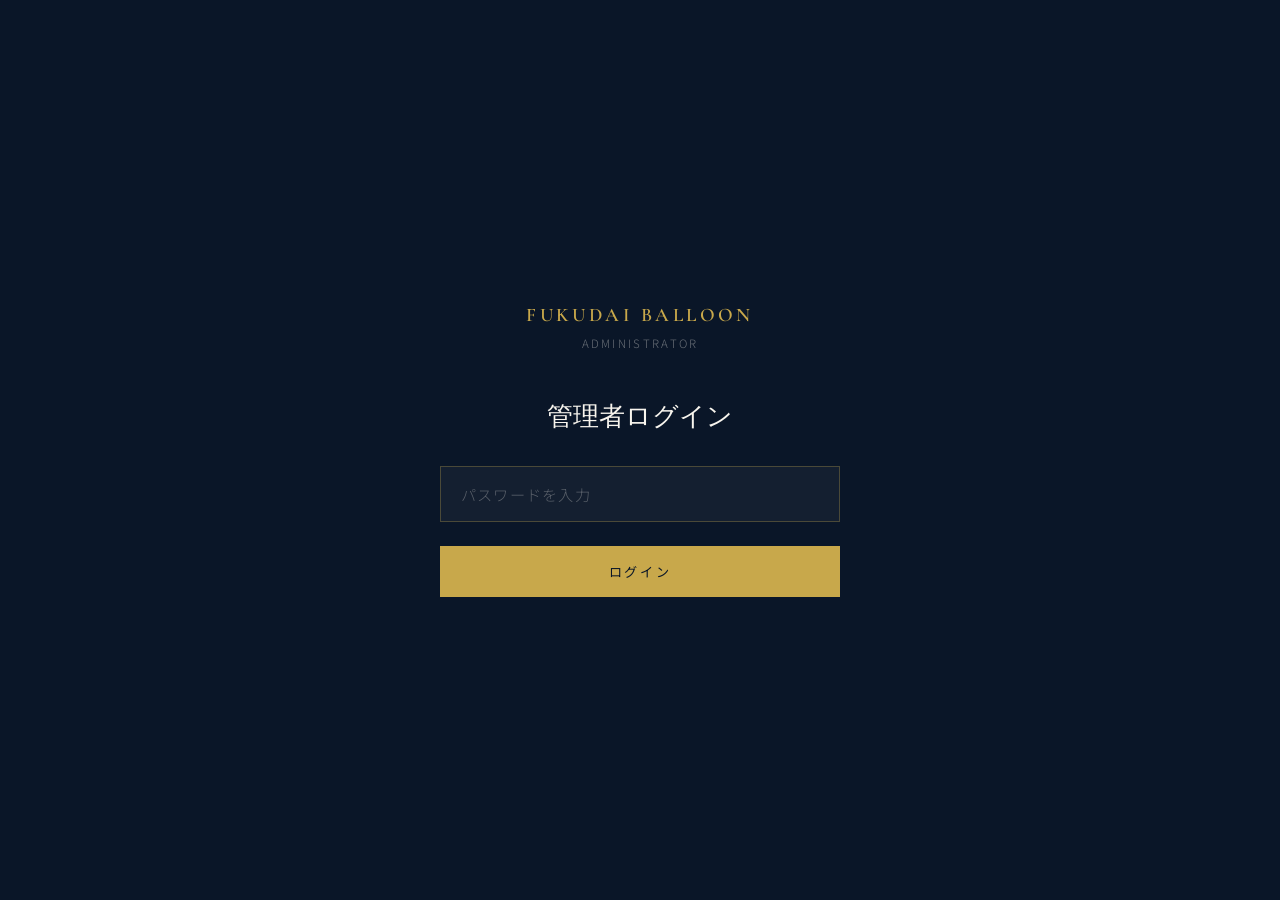
==== admin.html @ 964c1c74 "Add admin.html with password-protected content management - admin.html: dark/gold design, password l" ====
<!DOCTYPE html>
<html lang="ja">
<head>
  <meta charset="UTF-8" />
  <meta name="viewport" content="width=device-width, initial-scale=1.0" />
  <title>管理者ページ | FUKUDAI BALLOON</title>
  <link rel="preconnect" href="https://fonts.googleapis.com">
  <link rel="preconnect" href="https://fonts.gstatic.com" crossorigin>
  <link href="https://fonts.googleapis.com/css2?family=Cormorant+Garamond:wght@300;600&family=Noto+Sans+JP:wght@300;400;500&display=swap" rel="stylesheet">
  <style>
    :root {
      --dark:  #0a1628;
      --dark2: #0f1e36;
      --gold:  #c8a84b;
      --gold-light: #dfc278;
      --white: #f8f5ee;
      --serif: 'Cormorant Garamond', Georgia, serif;
      --sans:  'Noto Sans JP', sans-serif;
    }

    *, *::before, *::after { box-sizing: border-box; margin: 0; padding: 0; }

    body {
      background: var(--dark);
      color: var(--white);
      font-family: var(--sans);
      font-weight: 300;
      min-height: 100vh;
      -webkit-font-smoothing: antialiased;
    }

    .hidden { display: none !important; }

    /* ---- Login ---- */
    #login-screen {
      min-height: 100vh;
      display: flex;
      align-items: center;
      justify-content: center;
      padding: 24px;
    }

    .login-box {
      width: 100%;
      max-width: 400px;
      text-align: center;
    }

    .login-logo {
      font-family: var(--serif);
      font-weight: 600;
      font-size: 1.2rem;
      letter-spacing: 0.18em;
      color: var(--gold);
      margin-bottom: 8px;
    }

    .login-sub {
      font-size: 0.72rem;
      letter-spacing: 0.2em;
      color: rgba(248,245,238,0.4);
      margin-bottom: 48px;
      text-transform: uppercase;
    }

    .login-box h1 {
      font-family: var(--serif);
      font-weight: 300;
      font-size: 1.6rem;
      margin-bottom: 32px;
      color: var(--white);
    }

    .login-field {
      position: relative;
      margin-bottom: 16px;
    }

    .login-field input {
      width: 100%;
      padding: 16px 20px;
      background: rgba(255,255,255,0.04);
      border: 1px solid rgba(200,168,75,0.3);
      color: var(--white);
      font-family: var(--sans);
      font-weight: 300;
      font-size: 0.95rem;
      letter-spacing: 0.08em;
      outline: none;
      transition: border-color 0.3s;
    }

    .login-field input:focus {
      border-color: var(--gold);
    }

    .login-field input::placeholder {
      color: rgba(248,245,238,0.3);
    }

    #login-btn {
      width: 100%;
      padding: 16px;
      background: var(--gold);
      color: var(--dark);
      border: none;
      font-family: var(--sans);
      font-weight: 400;
      font-size: 0.82rem;
      letter-spacing: 0.2em;
      text-transform: uppercase;
      cursor: pointer;
      transition: background 0.3s;
      margin-top: 8px;
    }

    #login-btn:hover { background: var(--gold-light); }

    #login-error {
      margin-top: 16px;
      font-size: 0.82rem;
      color: #e05555;
      letter-spacing: 0.05em;
    }

    /* ---- Admin Panel ---- */
    .admin-nav {
      position: sticky;
      top: 0;
      z-index: 100;
      display: flex;
      align-items: center;
      justify-content: space-between;
      padding: 0 40px;
      height: 64px;
      background: rgba(10,22,40,0.95);
      backdrop-filter: blur(12px);
      border-bottom: 1px solid rgba(200,168,75,0.15);
    }

    .admin-logo {
      font-family: var(--serif);
      font-weight: 600;
      font-size: 1rem;
      letter-spacing: 0.12em;
      color: var(--gold);
    }

    .admin-nav-right {
      display: flex;
      align-items: center;
      gap: 20px;
    }

    .admin-nav a {
      font-size: 0.75rem;
      letter-spacing: 0.1em;
      color: rgba(248,245,238,0.5);
      text-decoration: none;
      transition: color 0.3s;
    }

    .admin-nav a:hover { color: var(--gold); }

    #logout-btn {
      padding: 8px 20px;
      background: transparent;
      border: 1px solid rgba(200,168,75,0.35);
      color: rgba(248,245,238,0.7);
      font-family: var(--sans);
      font-size: 0.75rem;
      letter-spacing: 0.12em;
      cursor: pointer;
      transition: all 0.3s;
    }

    #logout-btn:hover {
      border-color: var(--gold);
      color: var(--gold);
    }

    .admin-main {
      max-width: 900px;
      margin: 0 auto;
      padding: 56px 32px 120px;
    }

    .admin-page-title {
      font-family: var(--serif);
      font-weight: 300;
      font-size: 2rem;
      color: var(--white);
      margin-bottom: 8px;
    }

    .admin-page-sub {
      font-size: 0.78rem;
      color: rgba(248,245,238,0.4);
      letter-spacing: 0.08em;
      margin-bottom: 56px;
      padding-bottom: 24px;
      border-bottom: 1px solid rgba(200,168,75,0.12);
    }

    .admin-section {
      margin-bottom: 56px;
      padding: 40px 44px;
      border: 1px solid rgba(200,168,75,0.15);
      background: rgba(200,168,75,0.02);
    }

    .admin-section h2 {
      font-family: var(--serif);
      font-weight: 400;
      font-size: 1.25rem;
      color: var(--white);
      margin-bottom: 6px;
      letter-spacing: 0.04em;
    }

    .section-desc {
      font-size: 0.78rem;
      color: rgba(248,245,238,0.45);
      margin-bottom: 28px;
      letter-spacing: 0.04em;
    }

    .section-divider {
      width: 32px;
      height: 1px;
      background: var(--gold);
      margin: 12px 0 28px;
    }

    label {
      display: block;
      font-size: 0.72rem;
      letter-spacing: 0.15em;
      text-transform: uppercase;
      color: var(--gold);
      margin-bottom: 10px;
    }

    textarea, input[type="text"], input[type="url"] {
      width: 100%;
      padding: 14px 16px;
      background: rgba(255,255,255,0.04);
      border: 1px solid rgba(200,168,75,0.2);
      color: var(--white);
      font-family: var(--sans);
      font-weight: 300;
      font-size: 0.9rem;
      line-height: 1.8;
      outline: none;
      transition: border-color 0.3s;
      resize: vertical;
    }

    textarea:focus, input[type="text"]:focus, input[type="url"]:focus {
      border-color: var(--gold);
    }

    textarea::placeholder, input::placeholder {
      color: rgba(248,245,238,0.25);
    }

    textarea { min-height: 120px; }

    .preview-box {
      margin-top: 12px;
      padding: 14px 16px;
      background: rgba(200,168,75,0.06);
      border-left: 2px solid var(--gold);
      font-size: 0.86rem;
      line-height: 1.8;
      color: rgba(248,245,238,0.75);
      min-height: 48px;
    }

    .preview-empty {
      color: rgba(248,245,238,0.25);
      font-style: italic;
      font-size: 0.8rem;
    }

    .btn-row {
      display: flex;
      gap: 12px;
      margin-top: 20px;
      flex-wrap: wrap;
    }

    .btn-save {
      padding: 12px 28px;
      background: var(--gold);
      color: var(--dark);
      border: none;
      font-family: var(--sans);
      font-weight: 400;
      font-size: 0.78rem;
      letter-spacing: 0.15em;
      text-transform: uppercase;
      cursor: pointer;
      transition: background 0.3s;
    }

    .btn-save:hover { background: var(--gold-light); }

    .btn-clear {
      padding: 12px 28px;
      background: transparent;
      border: 1px solid rgba(200,168,75,0.3);
      color: rgba(248,245,238,0.55);
      font-family: var(--sans);
      font-size: 0.78rem;
      letter-spacing: 0.15em;
      text-transform: uppercase;
      cursor: pointer;
      transition: all 0.3s;
    }

    .btn-clear:hover {
      border-color: #e05555;
      color: #e05555;
    }

    .toast {
      position: fixed;
      bottom: 32px;
      right: 32px;
      padding: 14px 24px;
      background: var(--gold);
      color: var(--dark);
      font-family: var(--sans);
      font-size: 0.82rem;
      letter-spacing: 0.08em;
      font-weight: 400;
      opacity: 0;
      transform: translateY(12px);
      transition: opacity 0.3s, transform 0.3s;
      pointer-events: none;
      z-index: 9999;
    }

    .toast.show {
      opacity: 1;
      transform: translateY(0);
    }

    /* Gallery */
    .gallery-add-row {
      display: grid;
      grid-template-columns: 1fr 200px auto;
      gap: 12px;
      align-items: end;
      margin-bottom: 24px;
    }

    .gallery-add-row .btn-save {
      height: 46px;
      white-space: nowrap;
    }

    .gallery-list {
      display: flex;
      flex-direction: column;
      gap: 10px;
    }

    .gallery-item {
      display: grid;
      grid-template-columns: 64px 1fr 1fr auto;
      gap: 12px;
      align-items: center;
      padding: 12px 16px;
      background: rgba(255,255,255,0.03);
      border: 1px solid rgba(200,168,75,0.12);
    }

    .gallery-thumb {
      width: 64px;
      height: 48px;
      object-fit: cover;
      background: rgba(200,168,75,0.08);
    }

    .gallery-thumb-placeholder {
      width: 64px;
      height: 48px;
      background: rgba(200,168,75,0.06);
      display: flex;
      align-items: center;
      justify-content: center;
    }

    .gallery-item-url {
      font-size: 0.75rem;
      color: rgba(248,245,238,0.5);
      overflow: hidden;
      text-overflow: ellipsis;
      white-space: nowrap;
    }

    .gallery-item-caption {
      font-size: 0.82rem;
      color: rgba(248,245,238,0.7);
    }

    .btn-delete {
      padding: 6px 14px;
      background: transparent;
      border: 1px solid rgba(224,85,85,0.3);
      color: rgba(224,85,85,0.6);
      font-size: 0.72rem;
      cursor: pointer;
      transition: all 0.3s;
      white-space: nowrap;
    }

    .btn-delete:hover {
      border-color: #e05555;
      color: #e05555;
      background: rgba(224,85,85,0.06);
    }

    .gallery-empty {
      padding: 32px;
      text-align: center;
      color: rgba(248,245,238,0.25);
      font-size: 0.82rem;
      border: 1px dashed rgba(200,168,75,0.15);
    }

    .field-group {
      margin-bottom: 20px;
    }

    @media (max-width: 700px) {
      .admin-nav { padding: 0 20px; }
      .admin-main { padding: 40px 20px 80px; }
      .admin-section { padding: 28px 24px; }
      .gallery-add-row { grid-template-columns: 1fr; }
      .gallery-item { grid-template-columns: 48px 1fr auto; }
      .gallery-item-url { display: none; }
    }
  </style>
</head>
<body>

  <!-- Login Screen -->
  <div id="login-screen">
    <div class="login-box">
      <div class="login-logo">FUKUDAI BALLOON</div>
      <p class="login-sub">Administrator</p>
      <h1>管理者ログイン</h1>
      <div class="login-field">
        <input type="password" id="password-input" placeholder="パスワードを入力" autocomplete="current-password" />
      </div>
      <button id="login-btn">ログイン</button>
      <p id="login-error" class="hidden">パスワードが違います</p>
    </div>
  </div>

  <!-- Admin Panel -->
  <div id="admin-panel" class="hidden">
    <nav class="admin-nav">
      <div class="admin-logo">FUKUDAI BALLOON — 管理画面</div>
      <div class="admin-nav-right">
        <a href="index.html" target="_blank">サイトを見る</a>
        <button id="logout-btn">ログアウト</button>
      </div>
    </nav>

    <main class="admin-main">
      <h1 class="admin-page-title">コンテンツ管理</h1>
      <p class="admin-page-sub">変更は保存ボタンを押すと即時サイトに反映されます</p>

      <!-- お知らせ -->
      <div class="admin-section">
        <h2>お知らせ</h2>
        <div class="section-divider"></div>
        <p class="section-desc">サイト上部に表示されるお知らせ文を設定します。空欄の場合は非表示になります。</p>
        <div class="field-group">
          <label for="notice-input">お知らせ文</label>
          <textarea id="notice-input" placeholder="例：2026年佐賀インターナショナルバルーンフェスタへの出場が決定しました！"></textarea>
        </div>
        <div class="field-group">
          <label>プレビュー</label>
          <div class="preview-box" id="notice-preview"><span class="preview-empty">入力するとここに表示されます</span></div>
        </div>
        <div class="btn-row">
          <button class="btn-save" id="save-notice">保存する</button>
          <button class="btn-clear" id="clear-notice">削除する</button>
        </div>
      </div>

      <!-- ギャラリー -->
      <div class="admin-section">
        <h2>ギャラリー画像</h2>
        <div class="section-divider"></div>
        <p class="section-desc">サイトのギャラリーセクションに表示する画像を管理します。画像のURLを追加してください。</p>
        <div class="gallery-add-row">
          <div class="field-group" style="margin:0">
            <label for="gallery-url-input">画像URL</label>
            <input type="url" id="gallery-url-input" placeholder="https://..." />
          </div>
          <div class="field-group" style="margin:0">
            <label for="gallery-caption-input">キャプション（任意）</label>
            <input type="text" id="gallery-caption-input" placeholder="例：2025年 飛行訓練" />
          </div>
          <button class="btn-save" id="add-gallery-btn">追加</button>
        </div>
        <div id="gallery-list"></div>
      </div>
    </main>
  </div>

  <div class="toast" id="toast"></div>

  <script>
    const PW = 'fukudai1101';
    const SESSION_KEY = 'fdb_admin_session';
    const NOTICE_KEY  = 'fdb_notice';
    const GALLERY_KEY = 'fdb_gallery';

    // ---- helpers ----
    function showToast(msg) {
      const t = document.getElementById('toast');
      t.textContent = msg;
      t.classList.add('show');
      setTimeout(() => t.classList.remove('show'), 2400);
    }

    function getGallery() {
      try { return JSON.parse(localStorage.getItem(GALLERY_KEY) || '[]'); }
      catch { return []; }
    }

    function saveGallery(arr) {
      localStorage.setItem(GALLERY_KEY, JSON.stringify(arr));
    }

    // ---- login ----
    function enterAdmin() {
      document.getElementById('login-screen').classList.add('hidden');
      document.getElementById('admin-panel').classList.remove('hidden');
      loadNotice();
      renderGallery();
    }

    function tryLogin() {
      const val = document.getElementById('password-input').value;
      if (val === PW) {
        sessionStorage.setItem(SESSION_KEY, '1');
        document.getElementById('login-error').classList.add('hidden');
        enterAdmin();
      } else {
        document.getElementById('login-error').classList.remove('hidden');
        document.getElementById('password-input').value = '';
        document.getElementById('password-input').focus();
      }
    }

    document.getElementById('login-btn').addEventListener('click', tryLogin);
    document.getElementById('password-input').addEventListener('keydown', e => {
      if (e.key === 'Enter') tryLogin();
    });

    document.getElementById('logout-btn').addEventListener('click', () => {
      sessionStorage.removeItem(SESSION_KEY);
      location.reload();
    });

    // Check existing session
    if (sessionStorage.getItem(SESSION_KEY) === '1') enterAdmin();

    // ---- お知らせ ----
    function loadNotice() {
      const saved = localStorage.getItem(NOTICE_KEY) || '';
      document.getElementById('notice-input').value = saved;
      updateNoticePreview(saved);
    }

    function updateNoticePreview(text) {
      const box = document.getElementById('notice-preview');
      if (text.trim()) {
        box.innerHTML = text.replace(/\n/g, '<br>');
        box.style.color = 'rgba(248,245,238,0.82)';
      } else {
        box.innerHTML = '<span class="preview-empty">入力するとここに表示されます</span>';
      }
    }

    document.getElementById('notice-input').addEventListener('input', e => {
      updateNoticePreview(e.target.value);
    });

    document.getElementById('save-notice').addEventListener('click', () => {
      const text = document.getElementById('notice-input').value.trim();
      localStorage.setItem(NOTICE_KEY, text);
      showToast('お知らせを保存しました');
    });

    document.getElementById('clear-notice').addEventListener('click', () => {
      if (!confirm('お知らせを削除しますか？')) return;
      localStorage.removeItem(NOTICE_KEY);
      document.getElementById('notice-input').value = '';
      updateNoticePreview('');
      showToast('お知らせを削除しました');
    });

    // ---- ギャラリー ----
    function renderGallery() {
      const list = document.getElementById('gallery-list');
      const items = getGallery();

      if (items.length === 0) {
        list.innerHTML = '<div class="gallery-empty">まだ画像が登録されていません</div>';
        return;
      }

      list.innerHTML = items.map((item, i) => `
        <div class="gallery-item" data-index="${i}">
          <img class="gallery-thumb"
               src="${escHtml(item.url)}"
               alt=""
               onerror="this.style.display='none';this.nextElementSibling.style.display='flex'">
          <div class="gallery-thumb-placeholder" style="display:none">
            <svg width="20" height="20" viewBox="0 0 24 24" fill="none" stroke="rgba(200,168,75,0.4)" stroke-width="1.5">
              <rect x="3" y="3" width="18" height="18" rx="2"/><circle cx="8.5" cy="8.5" r="1.5"/>
              <polyline points="21 15 16 10 5 21"/>
            </svg>
          </div>
          <div class="gallery-item-url">${escHtml(item.url)}</div>
          <div class="gallery-item-caption">${escHtml(item.caption || '—')}</div>
          <button class="btn-delete" data-index="${i}">削除</button>
        </div>
      `).join('');

      list.querySelectorAll('.btn-delete').forEach(btn => {
        btn.addEventListener('click', () => {
          const idx = parseInt(btn.dataset.index, 10);
          const arr = getGallery();
          arr.splice(idx, 1);
          saveGallery(arr);
          renderGallery();
          showToast('画像を削除しました');
        });
      });
    }

    document.getElementById('add-gallery-btn').addEventListener('click', () => {
      const url = document.getElementById('gallery-url-input').value.trim();
      const caption = document.getElementById('gallery-caption-input').value.trim();
      if (!url) {
        document.getElementById('gallery-url-input').focus();
        return;
      }
      const arr = getGallery();
      arr.push({ url, caption });
      saveGallery(arr);
      document.getElementById('gallery-url-input').value = '';
      document.getElementById('gallery-caption-input').value = '';
      renderGallery();
      showToast('画像を追加しました');
    });

    document.getElementById('gallery-url-input').addEventListener('keydown', e => {
      if (e.key === 'Enter') document.getElementById('add-gallery-btn').click();
    });

    function escHtml(str) {
      return String(str)
        .replace(/&/g, '&amp;')
        .replace(/"/g, '&quot;')
        .replace(/</g, '&lt;')
        .replace(/>/g, '&gt;');
    }
  </script>
</body>
</html>
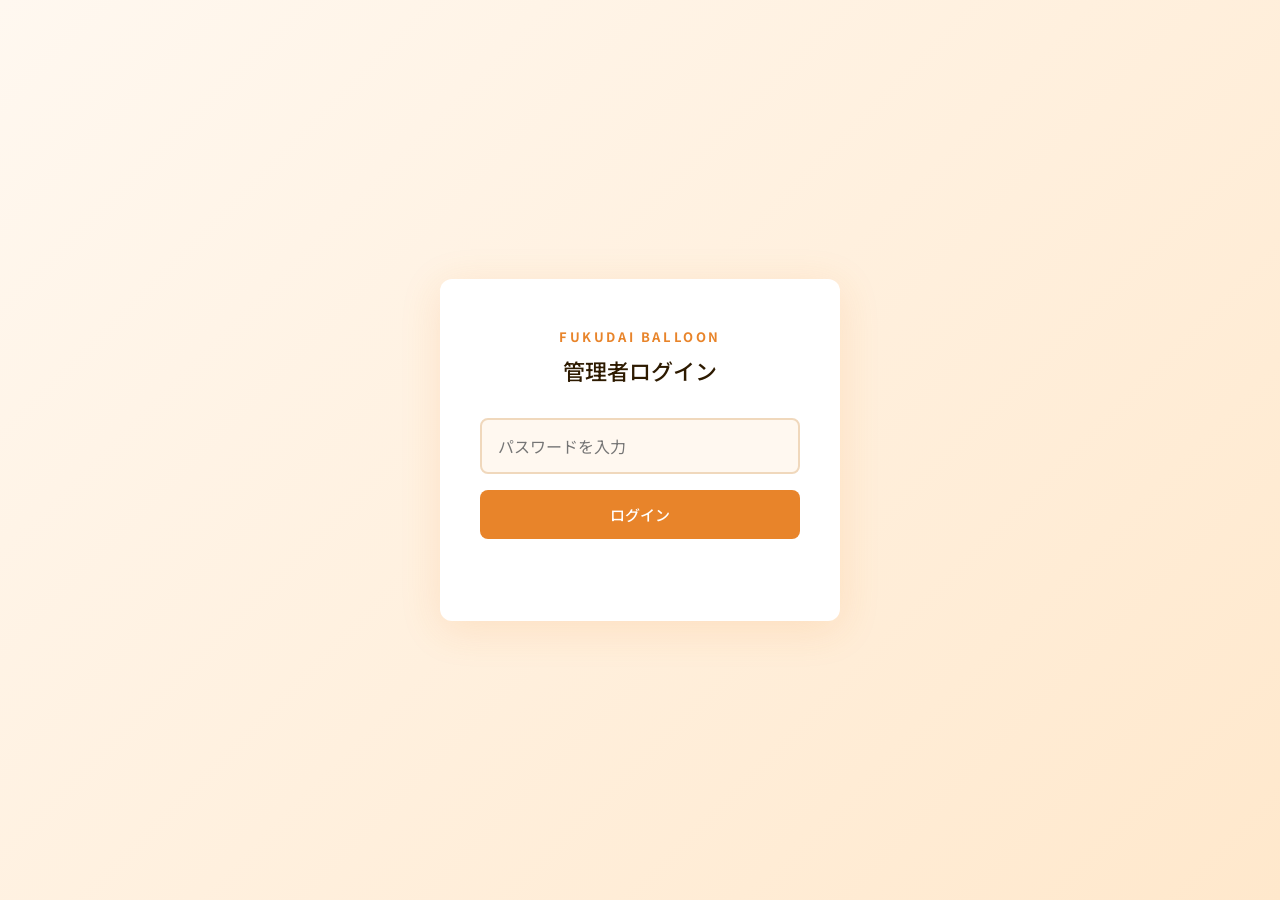
==== commit 6b27d8be: "feat: GAS連携 admin.html + gas.js を追加 - gas.js: GAS Web App（お知らせ/ギャラリー追加・削除、GET でデータ取得） - admin.html: " ====
--- a/admin.html
+++ b/admin.html
@@ -6,676 +6,607 @@
   <title>管理者ページ | FUKUDAI BALLOON</title>
   <link rel="preconnect" href="https://fonts.googleapis.com">
   <link rel="preconnect" href="https://fonts.gstatic.com" crossorigin>
-  <link href="https://fonts.googleapis.com/css2?family=Cormorant+Garamond:wght@300;600&family=Noto+Sans+JP:wght@300;400;500&display=swap" rel="stylesheet">
+  <link href="https://fonts.googleapis.com/css2?family=Noto+Sans+JP:wght@300;400;500;700&display=swap" rel="stylesheet">
   <style>
+    *, *::before, *::after { box-sizing: border-box; margin: 0; padding: 0; }
+
     :root {
-      --dark:  #0a1628;
-      --dark2: #0f1e36;
-      --gold:  #c8a84b;
-      --gold-light: #dfc278;
-      --white: #f8f5ee;
-      --serif: 'Cormorant Garamond', Georgia, serif;
-      --sans:  'Noto Sans JP', sans-serif;
-    }
-
-    *, *::before, *::after { box-sizing: border-box; margin: 0; padding: 0; }
+      --primary:   #e8842a;
+      --primary-d: #c86820;
+      --bg:        #fff8f0;
+      --card:      #ffffff;
+      --text:      #2d1a00;
+      --muted:     #8a6a50;
+      --border:    #f0d8bc;
+      --success:   #2e7d32;
+      --error:     #c62828;
+      --sans: 'Noto Sans JP', sans-serif;
+      --radius: 12px;
+      --shadow: 0 2px 16px rgba(232,132,42,0.10);
+    }
 
     body {
-      background: var(--dark);
-      color: var(--white);
-      font-family: var(--sans);
-      font-weight: 300;
+      font-family: var(--sans);
+      background: var(--bg);
+      color: var(--text);
       min-height: 100vh;
-      -webkit-font-smoothing: antialiased;
-    }
-
-    .hidden { display: none !important; }
-
-    /* ---- Login ---- */
+    }
+
+    /* ── ログイン画面 ───────────────────────────────────────── */
     #login-screen {
       min-height: 100vh;
       display: flex;
       align-items: center;
       justify-content: center;
       padding: 24px;
-    }
-
-    .login-box {
+      background: linear-gradient(135deg, #fff8f0 0%, #ffe8cc 100%);
+    }
+    .login-card {
+      background: var(--card);
+      border-radius: var(--radius);
+      padding: 48px 40px;
       width: 100%;
       max-width: 400px;
+      box-shadow: 0 8px 40px rgba(232,132,42,0.15);
       text-align: center;
     }
-
     .login-logo {
-      font-family: var(--serif);
-      font-weight: 600;
-      font-size: 1.2rem;
-      letter-spacing: 0.18em;
-      color: var(--gold);
+      font-size: 13px;
+      font-weight: 700;
+      letter-spacing: 0.2em;
+      color: var(--primary);
       margin-bottom: 8px;
     }
-
-    .login-sub {
-      font-size: 0.72rem;
-      letter-spacing: 0.2em;
-      color: rgba(248,245,238,0.4);
-      margin-bottom: 48px;
-      text-transform: uppercase;
-    }
-
-    .login-box h1 {
-      font-family: var(--serif);
-      font-weight: 300;
-      font-size: 1.6rem;
+    .login-title {
+      font-size: 22px;
+      font-weight: 500;
+      color: var(--text);
       margin-bottom: 32px;
-      color: var(--white);
-    }
-
-    .login-field {
-      position: relative;
+    }
+    .login-card input[type="password"] {
+      width: 100%;
+      padding: 14px 16px;
+      border: 2px solid var(--border);
+      border-radius: 8px;
+      font-size: 16px;
+      font-family: var(--sans);
+      color: var(--text);
+      background: var(--bg);
+      outline: none;
+      transition: border-color 0.2s;
       margin-bottom: 16px;
     }
-
-    .login-field input {
+    .login-card input:focus { border-color: var(--primary); }
+    .login-card .btn-login {
       width: 100%;
-      padding: 16px 20px;
-      background: rgba(255,255,255,0.04);
-      border: 1px solid rgba(200,168,75,0.3);
-      color: var(--white);
-      font-family: var(--sans);
-      font-weight: 300;
-      font-size: 0.95rem;
-      letter-spacing: 0.08em;
-      outline: none;
-      transition: border-color 0.3s;
-    }
-
-    .login-field input:focus {
-      border-color: var(--gold);
-    }
-
-    .login-field input::placeholder {
-      color: rgba(248,245,238,0.3);
-    }
-
-    #login-btn {
-      width: 100%;
-      padding: 16px;
-      background: var(--gold);
-      color: var(--dark);
+      padding: 14px;
+      background: var(--primary);
+      color: #fff;
       border: none;
-      font-family: var(--sans);
-      font-weight: 400;
-      font-size: 0.82rem;
-      letter-spacing: 0.2em;
-      text-transform: uppercase;
+      border-radius: 8px;
+      font-size: 15px;
+      font-weight: 500;
+      font-family: var(--sans);
       cursor: pointer;
-      transition: background 0.3s;
-      margin-top: 8px;
-    }
-
-    #login-btn:hover { background: var(--gold-light); }
-
+      transition: background 0.2s;
+    }
+    .login-card .btn-login:hover { background: var(--primary-d); }
     #login-error {
-      margin-top: 16px;
-      font-size: 0.82rem;
-      color: #e05555;
-      letter-spacing: 0.05em;
-    }
-
-    /* ---- Admin Panel ---- */
+      margin-top: 14px;
+      color: var(--error);
+      font-size: 13px;
+      min-height: 20px;
+    }
+
+    /* ── 管理画面 ───────────────────────────────────────────── */
+    #admin-screen { display: none; }
+
     .admin-nav {
       position: sticky;
       top: 0;
       z-index: 100;
+      background: var(--card);
+      border-bottom: 2px solid var(--primary);
+      padding: 0 24px;
+      height: 56px;
       display: flex;
       align-items: center;
       justify-content: space-between;
-      padding: 0 40px;
-      height: 64px;
-      background: rgba(10,22,40,0.95);
-      backdrop-filter: blur(12px);
-      border-bottom: 1px solid rgba(200,168,75,0.15);
-    }
-
-    .admin-logo {
-      font-family: var(--serif);
-      font-weight: 600;
-      font-size: 1rem;
+      box-shadow: 0 2px 8px rgba(232,132,42,0.08);
+    }
+    .admin-nav-logo {
+      font-size: 14px;
+      font-weight: 700;
       letter-spacing: 0.12em;
-      color: var(--gold);
-    }
-
-    .admin-nav-right {
+      color: var(--primary);
+    }
+    .admin-nav-logo span {
+      font-size: 11px;
+      font-weight: 400;
+      color: var(--muted);
+      margin-left: 8px;
+    }
+    .nav-actions { display: flex; gap: 12px; align-items: center; }
+    .btn-site {
+      font-size: 13px;
+      color: var(--primary);
+      text-decoration: none;
+      font-family: var(--sans);
+      font-weight: 500;
+      padding: 6px 12px;
+      border: 1.5px solid var(--primary);
+      border-radius: 6px;
+      transition: all 0.2s;
+    }
+    .btn-site:hover { background: var(--primary); color: #fff; }
+    .btn-logout {
+      font-size: 13px;
+      color: var(--muted);
+      background: none;
+      border: 1.5px solid var(--border);
+      border-radius: 6px;
+      padding: 6px 12px;
+      cursor: pointer;
+      font-family: var(--sans);
+      transition: all 0.2s;
+    }
+    .btn-logout:hover { border-color: var(--muted); color: var(--text); }
+
+    .admin-main {
+      max-width: 760px;
+      margin: 0 auto;
+      padding: 32px 24px 64px;
+      display: flex;
+      flex-direction: column;
+      gap: 24px;
+    }
+
+    /* ── カード ─────────────────────────────────────────────── */
+    .card {
+      background: var(--card);
+      border-radius: var(--radius);
+      padding: 28px 32px;
+      box-shadow: var(--shadow);
+      border-left: 4px solid var(--primary);
+    }
+    .card-title {
+      font-size: 16px;
+      font-weight: 700;
+      color: var(--text);
+      margin-bottom: 4px;
       display: flex;
       align-items: center;
-      gap: 20px;
-    }
-
-    .admin-nav a {
-      font-size: 0.75rem;
-      letter-spacing: 0.1em;
-      color: rgba(248,245,238,0.5);
-      text-decoration: none;
-      transition: color 0.3s;
-    }
-
-    .admin-nav a:hover { color: var(--gold); }
-
-    #logout-btn {
-      padding: 8px 20px;
-      background: transparent;
-      border: 1px solid rgba(200,168,75,0.35);
-      color: rgba(248,245,238,0.7);
-      font-family: var(--sans);
-      font-size: 0.75rem;
-      letter-spacing: 0.12em;
+      gap: 8px;
+    }
+    .card-title .badge {
+      font-size: 10px;
+      font-weight: 500;
+      background: var(--primary);
+      color: #fff;
+      padding: 2px 8px;
+      border-radius: 20px;
+      letter-spacing: 0.05em;
+    }
+    .card-desc {
+      font-size: 12px;
+      color: var(--muted);
+      margin-bottom: 20px;
+      line-height: 1.6;
+    }
+
+    /* ── フォーム ────────────────────────────────────────────── */
+    .form-row { display: flex; flex-direction: column; gap: 12px; }
+    .form-group { display: flex; flex-direction: column; gap: 6px; }
+    label {
+      font-size: 12px;
+      font-weight: 500;
+      color: var(--muted);
+      letter-spacing: 0.05em;
+    }
+    label .req { color: var(--error); margin-left: 2px; }
+    input[type="text"],
+    input[type="url"],
+    input[type="date"],
+    textarea,
+    input[type="password"] {
+      padding: 11px 14px;
+      border: 1.5px solid var(--border);
+      border-radius: 8px;
+      font-size: 14px;
+      font-family: var(--sans);
+      color: var(--text);
+      background: var(--bg);
+      outline: none;
+      transition: border-color 0.2s, box-shadow 0.2s;
+      width: 100%;
+    }
+    input:focus, textarea:focus {
+      border-color: var(--primary);
+      box-shadow: 0 0 0 3px rgba(232,132,42,0.12);
+    }
+    textarea { resize: vertical; min-height: 90px; }
+
+    .preview-img {
+      max-width: 200px;
+      max-height: 130px;
+      border-radius: 6px;
+      border: 1.5px solid var(--border);
+      object-fit: cover;
+      display: none;
+    }
+
+    /* ── ボタン ─────────────────────────────────────────────── */
+    .btn-submit {
+      display: inline-flex;
+      align-items: center;
+      gap: 8px;
+      padding: 12px 28px;
+      background: var(--primary);
+      color: #fff;
+      border: none;
+      border-radius: 8px;
+      font-size: 14px;
+      font-weight: 500;
+      font-family: var(--sans);
       cursor: pointer;
-      transition: all 0.3s;
-    }
-
-    #logout-btn:hover {
-      border-color: var(--gold);
-      color: var(--gold);
-    }
-
-    .admin-main {
-      max-width: 900px;
-      margin: 0 auto;
-      padding: 56px 32px 120px;
-    }
-
-    .admin-page-title {
-      font-family: var(--serif);
-      font-weight: 300;
-      font-size: 2rem;
-      color: var(--white);
-      margin-bottom: 8px;
-    }
-
-    .admin-page-sub {
-      font-size: 0.78rem;
-      color: rgba(248,245,238,0.4);
-      letter-spacing: 0.08em;
-      margin-bottom: 56px;
-      padding-bottom: 24px;
-      border-bottom: 1px solid rgba(200,168,75,0.12);
-    }
-
-    .admin-section {
-      margin-bottom: 56px;
-      padding: 40px 44px;
-      border: 1px solid rgba(200,168,75,0.15);
-      background: rgba(200,168,75,0.02);
-    }
-
-    .admin-section h2 {
-      font-family: var(--serif);
-      font-weight: 400;
-      font-size: 1.25rem;
-      color: var(--white);
-      margin-bottom: 6px;
-      letter-spacing: 0.04em;
-    }
-
-    .section-desc {
-      font-size: 0.78rem;
-      color: rgba(248,245,238,0.45);
-      margin-bottom: 28px;
-      letter-spacing: 0.04em;
-    }
-
-    .section-divider {
-      width: 32px;
-      height: 1px;
-      background: var(--gold);
-      margin: 12px 0 28px;
-    }
-
-    label {
-      display: block;
-      font-size: 0.72rem;
-      letter-spacing: 0.15em;
-      text-transform: uppercase;
-      color: var(--gold);
-      margin-bottom: 10px;
-    }
-
-    textarea, input[type="text"], input[type="url"] {
-      width: 100%;
-      padding: 14px 16px;
-      background: rgba(255,255,255,0.04);
-      border: 1px solid rgba(200,168,75,0.2);
-      color: var(--white);
-      font-family: var(--sans);
-      font-weight: 300;
-      font-size: 0.9rem;
-      line-height: 1.8;
-      outline: none;
-      transition: border-color 0.3s;
-      resize: vertical;
-    }
-
-    textarea:focus, input[type="text"]:focus, input[type="url"]:focus {
-      border-color: var(--gold);
-    }
-
-    textarea::placeholder, input::placeholder {
-      color: rgba(248,245,238,0.25);
-    }
-
-    textarea { min-height: 120px; }
-
-    .preview-box {
-      margin-top: 12px;
-      padding: 14px 16px;
-      background: rgba(200,168,75,0.06);
-      border-left: 2px solid var(--gold);
-      font-size: 0.86rem;
-      line-height: 1.8;
-      color: rgba(248,245,238,0.75);
-      min-height: 48px;
-    }
-
-    .preview-empty {
-      color: rgba(248,245,238,0.25);
-      font-style: italic;
-      font-size: 0.8rem;
-    }
-
-    .btn-row {
+      transition: background 0.2s, transform 0.1s;
+      margin-top: 8px;
+    }
+    .btn-submit:hover { background: var(--primary-d); }
+    .btn-submit:active { transform: scale(0.97); }
+    .btn-submit:disabled {
+      opacity: 0.6;
+      cursor: not-allowed;
+      transform: none;
+    }
+    .btn-save {
+      padding: 10px 20px;
+      background: var(--text);
+      color: #fff;
+      border: none;
+      border-radius: 8px;
+      font-size: 13px;
+      font-weight: 500;
+      font-family: var(--sans);
+      cursor: pointer;
+      transition: opacity 0.2s;
+    }
+    .btn-save:hover { opacity: 0.8; }
+
+    /* GAS URL */
+    .gas-row {
       display: flex;
-      gap: 12px;
-      margin-top: 20px;
-      flex-wrap: wrap;
-    }
-
-    .btn-save {
-      padding: 12px 28px;
-      background: var(--gold);
-      color: var(--dark);
-      border: none;
-      font-family: var(--sans);
-      font-weight: 400;
-      font-size: 0.78rem;
-      letter-spacing: 0.15em;
-      text-transform: uppercase;
-      cursor: pointer;
-      transition: background 0.3s;
-    }
-
-    .btn-save:hover { background: var(--gold-light); }
-
-    .btn-clear {
-      padding: 12px 28px;
-      background: transparent;
-      border: 1px solid rgba(200,168,75,0.3);
-      color: rgba(248,245,238,0.55);
-      font-family: var(--sans);
-      font-size: 0.78rem;
-      letter-spacing: 0.15em;
-      text-transform: uppercase;
-      cursor: pointer;
-      transition: all 0.3s;
-    }
-
-    .btn-clear:hover {
-      border-color: #e05555;
-      color: #e05555;
-    }
-
-    .toast {
+      gap: 10px;
+      align-items: flex-start;
+    }
+    .gas-row input { flex: 1; }
+    .gas-status {
+      font-size: 12px;
+      color: var(--muted);
+      margin-top: 8px;
+    }
+    .gas-status.ok  { color: var(--success); }
+    .gas-status.err { color: var(--error); }
+
+    /* ── トースト通知 ────────────────────────────────────────── */
+    #toast {
       position: fixed;
       bottom: 32px;
-      right: 32px;
-      padding: 14px 24px;
-      background: var(--gold);
-      color: var(--dark);
-      font-family: var(--sans);
-      font-size: 0.82rem;
-      letter-spacing: 0.08em;
-      font-weight: 400;
+      left: 50%;
+      transform: translateX(-50%) translateY(80px);
+      background: var(--text);
+      color: #fff;
+      padding: 14px 28px;
+      border-radius: 30px;
+      font-size: 14px;
+      font-weight: 500;
+      box-shadow: 0 8px 24px rgba(0,0,0,0.20);
+      transition: transform 0.3s cubic-bezier(0.34, 1.56, 0.64, 1), opacity 0.3s;
       opacity: 0;
-      transform: translateY(12px);
-      transition: opacity 0.3s, transform 0.3s;
       pointer-events: none;
+      white-space: nowrap;
       z-index: 9999;
     }
-
-    .toast.show {
+    #toast.show {
+      transform: translateX(-50%) translateY(0);
       opacity: 1;
-      transform: translateY(0);
-    }
-
-    /* Gallery */
-    .gallery-add-row {
-      display: grid;
-      grid-template-columns: 1fr 200px auto;
-      gap: 12px;
-      align-items: end;
-      margin-bottom: 24px;
-    }
-
-    .gallery-add-row .btn-save {
-      height: 46px;
-      white-space: nowrap;
-    }
-
-    .gallery-list {
-      display: flex;
-      flex-direction: column;
-      gap: 10px;
-    }
-
-    .gallery-item {
-      display: grid;
-      grid-template-columns: 64px 1fr 1fr auto;
-      gap: 12px;
-      align-items: center;
-      padding: 12px 16px;
-      background: rgba(255,255,255,0.03);
-      border: 1px solid rgba(200,168,75,0.12);
-    }
-
-    .gallery-thumb {
-      width: 64px;
-      height: 48px;
-      object-fit: cover;
-      background: rgba(200,168,75,0.08);
-    }
-
-    .gallery-thumb-placeholder {
-      width: 64px;
-      height: 48px;
-      background: rgba(200,168,75,0.06);
-      display: flex;
-      align-items: center;
-      justify-content: center;
-    }
-
-    .gallery-item-url {
-      font-size: 0.75rem;
-      color: rgba(248,245,238,0.5);
-      overflow: hidden;
-      text-overflow: ellipsis;
-      white-space: nowrap;
-    }
-
-    .gallery-item-caption {
-      font-size: 0.82rem;
-      color: rgba(248,245,238,0.7);
-    }
-
-    .btn-delete {
-      padding: 6px 14px;
-      background: transparent;
-      border: 1px solid rgba(224,85,85,0.3);
-      color: rgba(224,85,85,0.6);
-      font-size: 0.72rem;
-      cursor: pointer;
-      transition: all 0.3s;
-      white-space: nowrap;
-    }
-
-    .btn-delete:hover {
-      border-color: #e05555;
-      color: #e05555;
-      background: rgba(224,85,85,0.06);
-    }
-
-    .gallery-empty {
-      padding: 32px;
-      text-align: center;
-      color: rgba(248,245,238,0.25);
-      font-size: 0.82rem;
-      border: 1px dashed rgba(200,168,75,0.15);
-    }
-
-    .field-group {
-      margin-bottom: 20px;
-    }
-
-    @media (max-width: 700px) {
-      .admin-nav { padding: 0 20px; }
-      .admin-main { padding: 40px 20px 80px; }
-      .admin-section { padding: 28px 24px; }
-      .gallery-add-row { grid-template-columns: 1fr; }
-      .gallery-item { grid-template-columns: 48px 1fr auto; }
-      .gallery-item-url { display: none; }
+    }
+    #toast.success { background: var(--success); }
+    #toast.error   { background: var(--error); }
+
+    /* ── スピナー ────────────────────────────────────────────── */
+    .spinner {
+      width: 16px; height: 16px;
+      border: 2px solid rgba(255,255,255,0.4);
+      border-top-color: #fff;
+      border-radius: 50%;
+      animation: spin 0.7s linear infinite;
+      display: none;
+    }
+    .btn-submit.loading .spinner { display: block; }
+    .btn-submit.loading .btn-label { display: none; }
+    @keyframes spin { to { transform: rotate(360deg); } }
+
+    @media (max-width: 480px) {
+      .card { padding: 20px 18px; }
+      .admin-main { padding: 20px 16px 48px; }
+      .gas-row { flex-direction: column; }
+      .btn-save { width: 100%; }
     }
   </style>
 </head>
 <body>
 
-  <!-- Login Screen -->
-  <div id="login-screen">
-    <div class="login-box">
-      <div class="login-logo">FUKUDAI BALLOON</div>
-      <p class="login-sub">Administrator</p>
-      <h1>管理者ログイン</h1>
-      <div class="login-field">
-        <input type="password" id="password-input" placeholder="パスワードを入力" autocomplete="current-password" />
+<!-- ════════════════════════════════════════════════════
+     ログイン画面
+════════════════════════════════════════════════════ -->
+<div id="login-screen">
+  <div class="login-card">
+    <p class="login-logo">FUKUDAI BALLOON</p>
+    <h1 class="login-title">管理者ログイン</h1>
+    <input type="password" id="pw-input" placeholder="パスワードを入力"
+           autocomplete="current-password"
+           onkeydown="if(event.key==='Enter') login()" />
+    <button class="btn-login" onclick="login()">ログイン</button>
+    <p id="login-error"></p>
+  </div>
+</div>
+
+<!-- ════════════════════════════════════════════════════
+     管理ダッシュボード
+════════════════════════════════════════════════════ -->
+<div id="admin-screen">
+
+  <nav class="admin-nav">
+    <div class="admin-nav-logo">
+      FUKUDAI BALLOON <span>管理画面</span>
+    </div>
+    <div class="nav-actions">
+      <a href="index.html" class="btn-site" target="_blank">サイトを見る</a>
+      <button class="btn-logout" onclick="logout()">ログアウト</button>
+    </div>
+  </nav>
+
+  <main class="admin-main">
+
+    <!-- GAS URL 設定 -->
+    <div class="card">
+      <div class="card-title">
+        <svg width="16" height="16" viewBox="0 0 24 24" fill="none" stroke="currentColor" stroke-width="2"><circle cx="12" cy="12" r="3"/><path d="M19.07 4.93a10 10 0 0 1 0 14.14M4.93 4.93a10 10 0 0 0 0 14.14"/></svg>
+        GAS Web App URL 設定
+        <span class="badge">必須</span>
       </div>
-      <button id="login-btn">ログイン</button>
-      <p id="login-error" class="hidden">パスワードが違います</p>
+      <p class="card-desc">
+        Google Apps Script をデプロイして取得した URL を貼り付けてください。<br>
+        ここが未設定だと投稿できません。
+      </p>
+      <div class="gas-row">
+        <input type="url" id="gas-url" placeholder="https://script.google.com/macros/s/..." />
+        <button class="btn-save" onclick="saveGasUrl()">保存</button>
+      </div>
+      <p class="gas-status" id="gas-status"></p>
     </div>
-  </div>
-
-  <!-- Admin Panel -->
-  <div id="admin-panel" class="hidden">
-    <nav class="admin-nav">
-      <div class="admin-logo">FUKUDAI BALLOON — 管理画面</div>
-      <div class="admin-nav-right">
-        <a href="index.html" target="_blank">サイトを見る</a>
-        <button id="logout-btn">ログアウト</button>
+
+    <!-- お知らせ投稿 -->
+    <div class="card">
+      <div class="card-title">
+        <svg width="16" height="16" viewBox="0 0 24 24" fill="none" stroke="currentColor" stroke-width="2"><path d="M18 8h1a4 4 0 0 1 0 8h-1"/><path d="M2 8h16v9a4 4 0 0 1-4 4H6a4 4 0 0 1-4-4V8z"/><line x1="6" y1="1" x2="6" y2="4"/><line x1="10" y1="1" x2="10" y2="4"/><line x1="14" y1="1" x2="14" y2="4"/></svg>
+        お知らせ投稿
       </div>
-    </nav>
-
-    <main class="admin-main">
-      <h1 class="admin-page-title">コンテンツ管理</h1>
-      <p class="admin-page-sub">変更は保存ボタンを押すと即時サイトに反映されます</p>
-
-      <!-- お知らせ -->
-      <div class="admin-section">
-        <h2>お知らせ</h2>
-        <div class="section-divider"></div>
-        <p class="section-desc">サイト上部に表示されるお知らせ文を設定します。空欄の場合は非表示になります。</p>
-        <div class="field-group">
-          <label for="notice-input">お知らせ文</label>
-          <textarea id="notice-input" placeholder="例：2026年佐賀インターナショナルバルーンフェスタへの出場が決定しました！"></textarea>
+      <p class="card-desc">入力内容がスプレッドシートの「お知らせ」シートに追加されます。</p>
+      <form class="form-row" onsubmit="submitNotice(event)">
+        <div class="form-group">
+          <label>日付</label>
+          <input type="date" id="notice-date" />
         </div>
-        <div class="field-group">
-          <label>プレビュー</label>
-          <div class="preview-box" id="notice-preview"><span class="preview-empty">入力するとここに表示されます</span></div>
+        <div class="form-group">
+          <label>タイトル <span class="req">*</span></label>
+          <input type="text" id="notice-title" placeholder="例：2026年度スポンサー募集を開始しました" required />
         </div>
-        <div class="btn-row">
-          <button class="btn-save" id="save-notice">保存する</button>
-          <button class="btn-clear" id="clear-notice">削除する</button>
+        <div class="form-group">
+          <label>内容</label>
+          <textarea id="notice-content" placeholder="詳細な内容（省略可）"></textarea>
         </div>
+        <div>
+          <button type="submit" class="btn-submit" id="btn-notice">
+            <div class="spinner"></div>
+            <span class="btn-label">投稿する</span>
+          </button>
+        </div>
+      </form>
+    </div>
+
+    <!-- ギャラリー追加 -->
+    <div class="card">
+      <div class="card-title">
+        <svg width="16" height="16" viewBox="0 0 24 24" fill="none" stroke="currentColor" stroke-width="2"><rect x="3" y="3" width="18" height="18" rx="2"/><circle cx="8.5" cy="8.5" r="1.5"/><polyline points="21 15 16 10 5 21"/></svg>
+        ギャラリー画像追加
       </div>
-
-      <!-- ギャラリー -->
-      <div class="admin-section">
-        <h2>ギャラリー画像</h2>
-        <div class="section-divider"></div>
-        <p class="section-desc">サイトのギャラリーセクションに表示する画像を管理します。画像のURLを追加してください。</p>
-        <div class="gallery-add-row">
-          <div class="field-group" style="margin:0">
-            <label for="gallery-url-input">画像URL</label>
-            <input type="url" id="gallery-url-input" placeholder="https://..." />
-          </div>
-          <div class="field-group" style="margin:0">
-            <label for="gallery-caption-input">キャプション（任意）</label>
-            <input type="text" id="gallery-caption-input" placeholder="例：2025年 飛行訓練" />
-          </div>
-          <button class="btn-save" id="add-gallery-btn">追加</button>
+      <p class="card-desc">画像の URL を入力してください。スプレッドシートの「ギャラリー」シートに追加されます。</p>
+      <form class="form-row" onsubmit="submitGallery(event)">
+        <div class="form-group">
+          <label>画像 URL <span class="req">*</span></label>
+          <input type="url" id="gallery-url" placeholder="https://..." required
+                 oninput="previewImage(this.value)" />
         </div>
-        <div id="gallery-list"></div>
-      </div>
-    </main>
-  </div>
-
-  <div class="toast" id="toast"></div>
-
-  <script>
-    const PW = 'fukudai1101';
-    const SESSION_KEY = 'fdb_admin_session';
-    const NOTICE_KEY  = 'fdb_notice';
-    const GALLERY_KEY = 'fdb_gallery';
-
-    // ---- helpers ----
-    function showToast(msg) {
-      const t = document.getElementById('toast');
-      t.textContent = msg;
-      t.classList.add('show');
-      setTimeout(() => t.classList.remove('show'), 2400);
-    }
-
-    function getGallery() {
-      try { return JSON.parse(localStorage.getItem(GALLERY_KEY) || '[]'); }
-      catch { return []; }
-    }
-
-    function saveGallery(arr) {
-      localStorage.setItem(GALLERY_KEY, JSON.stringify(arr));
-    }
-
-    // ---- login ----
-    function enterAdmin() {
-      document.getElementById('login-screen').classList.add('hidden');
-      document.getElementById('admin-panel').classList.remove('hidden');
-      loadNotice();
-      renderGallery();
-    }
-
-    function tryLogin() {
-      const val = document.getElementById('password-input').value;
-      if (val === PW) {
-        sessionStorage.setItem(SESSION_KEY, '1');
-        document.getElementById('login-error').classList.add('hidden');
-        enterAdmin();
+        <img id="preview-img" class="preview-img" alt="プレビュー" />
+        <div class="form-group">
+          <label>キャプション</label>
+          <input type="text" id="gallery-caption" placeholder="例：2025年佐賀バルーンフェスタ" />
+        </div>
+        <div>
+          <button type="submit" class="btn-submit" id="btn-gallery">
+            <div class="spinner"></div>
+            <span class="btn-label">追加する</span>
+          </button>
+        </div>
+      </form>
+    </div>
+
+  </main>
+</div>
+
+<!-- トースト -->
+<div id="toast"></div>
+
+<script>
+  const PW      = 'fukudai2026';
+  const SESSION = 'fdb_admin_session';
+  const GAS_KEY = 'fdb_gas_url';
+
+  // ── 起動時 ──────────────────────────────────────────────────────────────
+  if (sessionStorage.getItem(SESSION) === '1') {
+    showAdmin();
+  }
+
+  // ── ログイン ─────────────────────────────────────────────────────────────
+  function login() {
+    const val = document.getElementById('pw-input').value;
+    if (val === PW) {
+      sessionStorage.setItem(SESSION, '1');
+      showAdmin();
+    } else {
+      const err = document.getElementById('login-error');
+      err.textContent = 'パスワードが違います';
+      document.getElementById('pw-input').value = '';
+      setTimeout(() => { err.textContent = ''; }, 3000);
+    }
+  }
+
+  function logout() {
+    sessionStorage.removeItem(SESSION);
+    location.reload();
+  }
+
+  function showAdmin() {
+    document.getElementById('login-screen').style.display = 'none';
+    document.getElementById('admin-screen').style.display = 'block';
+    loadGasUrl();
+  }
+
+  // ── GAS URL ──────────────────────────────────────────────────────────────
+  function loadGasUrl() {
+    const url = localStorage.getItem(GAS_KEY) || '';
+    document.getElementById('gas-url').value = url;
+    updateGasStatus(url);
+  }
+
+  function saveGasUrl() {
+    const url = document.getElementById('gas-url').value.trim();
+    if (url) {
+      localStorage.setItem(GAS_KEY, url);
+      updateGasStatus(url);
+      showToast('GAS URL を保存しました', 'success');
+    } else {
+      showToast('URLを入力してください', 'error');
+    }
+  }
+
+  function updateGasStatus(url) {
+    const el = document.getElementById('gas-status');
+    if (url) {
+      el.textContent = '✓ URL設定済み';
+      el.className   = 'gas-status ok';
+    } else {
+      el.textContent = '⚠ URLが未設定です。投稿する前に設定してください。';
+      el.className   = 'gas-status err';
+    }
+  }
+
+  // ── お知らせ投稿 ─────────────────────────────────────────────────────────
+  async function submitNotice(e) {
+    e.preventDefault();
+    const btn = document.getElementById('btn-notice');
+    setLoading(btn, true);
+    try {
+      const result = await postToGas({
+        action:  'add_notice',
+        date:    document.getElementById('notice-date').value,
+        title:   document.getElementById('notice-title').value.trim(),
+        content: document.getElementById('notice-content').value.trim()
+      });
+      if (result.status === 'ok') {
+        showToast('お知らせを投稿しました！', 'success');
+        document.getElementById('notice-title').value   = '';
+        document.getElementById('notice-content').value = '';
+        document.getElementById('notice-date').value    = '';
       } else {
-        document.getElementById('login-error').classList.remove('hidden');
-        document.getElementById('password-input').value = '';
-        document.getElementById('password-input').focus();
+        showToast('エラー: ' + result.message, 'error');
       }
-    }
-
-    document.getElementById('login-btn').addEventListener('click', tryLogin);
-    document.getElementById('password-input').addEventListener('keydown', e => {
-      if (e.key === 'Enter') tryLogin();
+    } catch (err) {
+      showToast('通信エラー: ' + err.message, 'error');
+    } finally {
+      setLoading(btn, false);
+    }
+  }
+
+  // ── ギャラリー追加 ───────────────────────────────────────────────────────
+  async function submitGallery(e) {
+    e.preventDefault();
+    const btn = document.getElementById('btn-gallery');
+    setLoading(btn, true);
+    try {
+      const result = await postToGas({
+        action:   'add_gallery',
+        url:      document.getElementById('gallery-url').value.trim(),
+        caption:  document.getElementById('gallery-caption').value.trim()
+      });
+      if (result.status === 'ok') {
+        showToast('ギャラリーに追加しました！', 'success');
+        document.getElementById('gallery-url').value     = '';
+        document.getElementById('gallery-caption').value = '';
+        document.getElementById('preview-img').style.display = 'none';
+      } else {
+        showToast('エラー: ' + result.message, 'error');
+      }
+    } catch (err) {
+      showToast('通信エラー: ' + err.message, 'error');
+    } finally {
+      setLoading(btn, false);
+    }
+  }
+
+  // ── GAS API 呼び出し ─────────────────────────────────────────────────────
+  async function postToGas(payload) {
+    const gasUrl = localStorage.getItem(GAS_KEY);
+    if (!gasUrl) throw new Error('GAS URLが設定されていません');
+
+    const resp = await fetch(gasUrl, {
+      method:  'POST',
+      headers: { 'Content-Type': 'text/plain;charset=UTF-8' },
+      body:    JSON.stringify(payload)
     });
 
-    document.getElementById('logout-btn').addEventListener('click', () => {
-      sessionStorage.removeItem(SESSION_KEY);
-      location.reload();
-    });
-
-    // Check existing session
-    if (sessionStorage.getItem(SESSION_KEY) === '1') enterAdmin();
-
-    // ---- お知らせ ----
-    function loadNotice() {
-      const saved = localStorage.getItem(NOTICE_KEY) || '';
-      document.getElementById('notice-input').value = saved;
-      updateNoticePreview(saved);
-    }
-
-    function updateNoticePreview(text) {
-      const box = document.getElementById('notice-preview');
-      if (text.trim()) {
-        box.innerHTML = text.replace(/\n/g, '<br>');
-        box.style.color = 'rgba(248,245,238,0.82)';
-      } else {
-        box.innerHTML = '<span class="preview-empty">入力するとここに表示されます</span>';
-      }
-    }
-
-    document.getElementById('notice-input').addEventListener('input', e => {
-      updateNoticePreview(e.target.value);
-    });
-
-    document.getElementById('save-notice').addEventListener('click', () => {
-      const text = document.getElementById('notice-input').value.trim();
-      localStorage.setItem(NOTICE_KEY, text);
-      showToast('お知らせを保存しました');
-    });
-
-    document.getElementById('clear-notice').addEventListener('click', () => {
-      if (!confirm('お知らせを削除しますか？')) return;
-      localStorage.removeItem(NOTICE_KEY);
-      document.getElementById('notice-input').value = '';
-      updateNoticePreview('');
-      showToast('お知らせを削除しました');
-    });
-
-    // ---- ギャラリー ----
-    function renderGallery() {
-      const list = document.getElementById('gallery-list');
-      const items = getGallery();
-
-      if (items.length === 0) {
-        list.innerHTML = '<div class="gallery-empty">まだ画像が登録されていません</div>';
-        return;
-      }
-
-      list.innerHTML = items.map((item, i) => `
-        <div class="gallery-item" data-index="${i}">
-          <img class="gallery-thumb"
-               src="${escHtml(item.url)}"
-               alt=""
-               onerror="this.style.display='none';this.nextElementSibling.style.display='flex'">
-          <div class="gallery-thumb-placeholder" style="display:none">
-            <svg width="20" height="20" viewBox="0 0 24 24" fill="none" stroke="rgba(200,168,75,0.4)" stroke-width="1.5">
-              <rect x="3" y="3" width="18" height="18" rx="2"/><circle cx="8.5" cy="8.5" r="1.5"/>
-              <polyline points="21 15 16 10 5 21"/>
-            </svg>
-          </div>
-          <div class="gallery-item-url">${escHtml(item.url)}</div>
-          <div class="gallery-item-caption">${escHtml(item.caption || '—')}</div>
-          <button class="btn-delete" data-index="${i}">削除</button>
-        </div>
-      `).join('');
-
-      list.querySelectorAll('.btn-delete').forEach(btn => {
-        btn.addEventListener('click', () => {
-          const idx = parseInt(btn.dataset.index, 10);
-          const arr = getGallery();
-          arr.splice(idx, 1);
-          saveGallery(arr);
-          renderGallery();
-          showToast('画像を削除しました');
-        });
-      });
-    }
-
-    document.getElementById('add-gallery-btn').addEventListener('click', () => {
-      const url = document.getElementById('gallery-url-input').value.trim();
-      const caption = document.getElementById('gallery-caption-input').value.trim();
-      if (!url) {
-        document.getElementById('gallery-url-input').focus();
-        return;
-      }
-      const arr = getGallery();
-      arr.push({ url, caption });
-      saveGallery(arr);
-      document.getElementById('gallery-url-input').value = '';
-      document.getElementById('gallery-caption-input').value = '';
-      renderGallery();
-      showToast('画像を追加しました');
-    });
-
-    document.getElementById('gallery-url-input').addEventListener('keydown', e => {
-      if (e.key === 'Enter') document.getElementById('add-gallery-btn').click();
-    });
-
-    function escHtml(str) {
-      return String(str)
-        .replace(/&/g, '&amp;')
-        .replace(/"/g, '&quot;')
-        .replace(/</g, '&lt;')
-        .replace(/>/g, '&gt;');
-    }
-  </script>
+    if (!resp.ok) throw new Error('HTTP ' + resp.status);
+    return resp.json();
+  }
+
+  // ── 画像プレビュー ───────────────────────────────────────────────────────
+  function previewImage(url) {
+    const img = document.getElementById('preview-img');
+    if (url && url.startsWith('http')) {
+      img.src              = url;
+      img.style.display    = 'block';
+      img.onerror = () => { img.style.display = 'none'; };
+    } else {
+      img.style.display = 'none';
+    }
+  }
+
+  // ── UI ユーティリティ ────────────────────────────────────────────────────
+  function setLoading(btn, on) {
+    btn.disabled = on;
+    btn.classList.toggle('loading', on);
+  }
+
+  let toastTimer;
+  function showToast(msg, type = '') {
+    const el = document.getElementById('toast');
+    el.textContent = msg;
+    el.className   = 'show ' + type;
+    clearTimeout(toastTimer);
+    toastTimer = setTimeout(() => { el.className = ''; }, 3500);
+  }
+</script>
 </body>
 </html>
